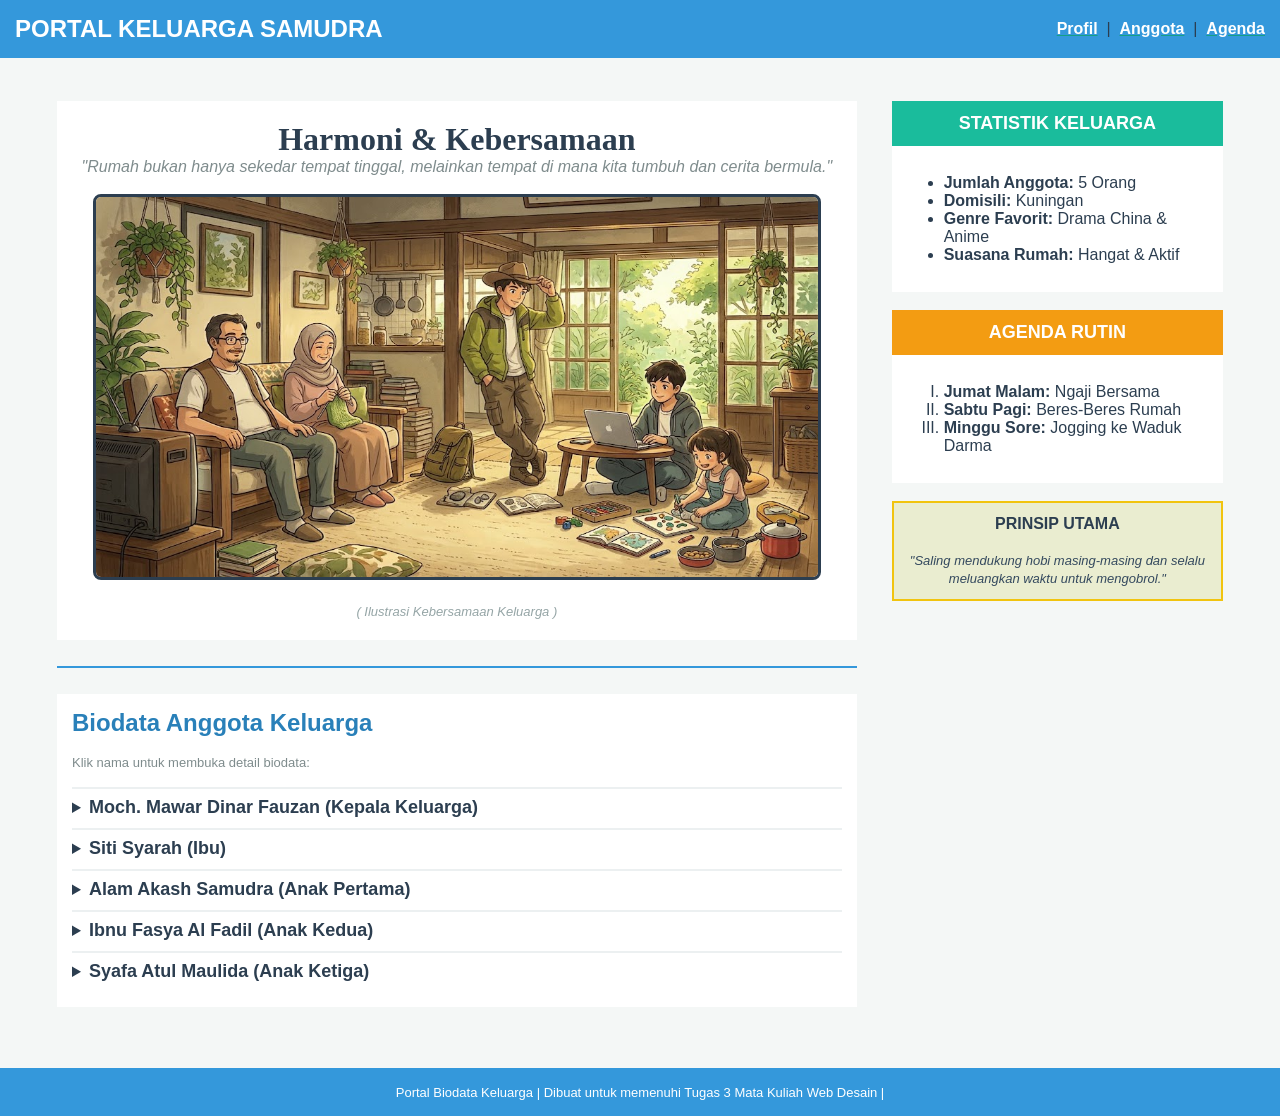
==== index.html @ 7411beaa "Ubah nama file biodata ke index.html dan hubungkan style.css" ====
<!DOCTYPE html>
<html lang="id">
<head>
    <meta charset="UTF-8">
    <meta name="viewport" content="width=device-width, initial-scale=1.0">
    <title>Portal Resmi Keluarga</title>
    <link rel="stylesheet" href="style.css">
</head>
<body bgcolor="#f4f7f6" text="#2c3e50" link="#16a085" vlink="#2980b9" alink="#e74c3c">

    <!-- HEADER SEMANTIK HTML5 -->
    <header>
        <table border="0" cellpadding="15" cellspacing="0" width="100%" bgcolor="#3498db">
            <tr>
                <td align="left">
                    <font size="5" face="Arial" color="#ffffff"><b>PORTAL KELUARGA SAMUDRA</b></font>
                </td>
                <td align="right">
                    <!-- NAVIGASI UTAMA -->
                    <nav>
                        <font size="3" face="Arial">
                            <a href="#profil"><font color="#ffffff"><b>Profil</b></font></a> &nbsp;|&nbsp; 
                            <a href="#anggota"><font color="#ffffff"><b>Anggota</b></font></a> &nbsp;|&nbsp; 
                            <a href="#kegiatan"><font color="#ffffff"><b>Agenda</b></font></a>
                        </font>
                    </nav>
                </td>
            </tr>
        </table>
    </header>

    <br>

    <!-- KONTEN UTAMA (MAIN) -->
    <main>
        <center>
            <table border="0" cellpadding="10" cellspacing="15" width="95%">
                <tr valign="top">
                    
                    <!-- KOLOM KIRI: AREA KONTEN UTAMA (70%) -->
                    <td width="70%">
                        
                        <!-- SECTION 1: HERO BANNER / PROFIL -->
                        <section id="profil">
                            <table border="0" cellpadding="20" cellspacing="0" width="100%" bgcolor="#ffffff">
                                <tr>
                                    <td align="center">
                                        <font size="6" face="Georgia" color="#2c3e50"><b>Harmoni & Kebersamaan</b></font><br>
                                        <font size="3" face="Arial" color="#7f8c8d"><i>"Rumah bukan hanya sekedar tempat tinggal, melainkan tempat di mana kita tumbuh dan cerita bermula."</i></font>
                                        <br><br>
                                        <img src="fotoghibli.jpg" alt="Foto Keluarga" width="95%" height="380" border="3" bordercolor="#bdc3c7">
                                        <br><br>
                                        <font size="2" color="#95a5a6"><i>( Ilustrasi Kebersamaan Keluarga )</i></font>
                                    </td>
                                </tr>
                            </table>
                        </section>

                        <br><hr color="#3498db" size="2"><br>

                        <!-- SECTION 2: BIODATA ANGGOTA KELUARGA -->
                        <section id="anggota">
                            <table border="0" cellpadding="15" cellspacing="0" width="100%" bgcolor="#ffffff">
                                <tr>
                                    <td>
                                        <font size="5" color="#2980b9" face="Arial"><b>Biodata Anggota Keluarga</b></font>
                                        <p><font size="2" color="#7f8c8d">Klik nama untuk membuka detail biodata:</font></p>
                                        
                                        <hr color="#ecf0f1">

                                        <!-- ARTIKEL 1: KEPALA KELUARGA -->
                                        <article>
                                            <details>
                                                <summary><font size="4" color="#2c3e50"><b>Moch. Mawar Dinar Fauzan (Kepala Keluarga)</b></font></summary>
                                                <br>
                                                <table border="1" cellpadding="8" cellspacing="0" width="100%" bgcolor="#e8f8f5" bordercolor="#1abc9c">
                                                    <tr><td width="30%"><b>Umur</b></td><td>48 Tahun</td></tr>
                                                    <tr><td><b>Peran</b></td><td>Kepala Keluarga / Ayah</td></tr>
                                                    <tr><td><b>Hobi Utama</b></td><td>Nonton Dracin (Drama China)</td></tr>
                                                    <tr><td><b>Karakter</b></td><td>Pengayom, bijaksana, dan humoris</td></tr>
                                                </table>
                                                <br>
                                            </details>
                                        </article>

                                        <hr color="#ecf0f1">

                                        <!-- ARTIKEL 2: IBU -->
                                        <article>
                                            <details>
                                                <summary><font size="4" color="#2c3e50"><b>Siti Syarah (Ibu)</b></font></summary>
                                                <br>
                                                <table border="1" cellpadding="8" cellspacing="0" width="100%" bgcolor="#fef9e7" bordercolor="#f1c40f">
                                                    <tr><td width="30%"><b>Umur</b></td><td>43 Tahun</td></tr>
                                                    <tr><td><b>Peran</b></td><td>Ibu Rumah Tangga</td></tr>
                                                    <tr><td><b>Hobi Utama</b></td><td>Memasak, beres-beres rumah, Nonton Dracin</td></tr>
                                                    <tr><td><b>Keahlian</b></td><td>Masakannya enak dan menjaga kehangatan rumah</td></tr>
                                                </table>
                                                <br>
                                            </details>
                                        </article>

                                        <hr color="#ecf0f1">

                                        <!-- ARTIKEL 3: ANAK PERTAMA -->
                                        <article>
                                            <details>
                                                <summary><font size="4" color="#2c3e50"><b>Alam Akash Samudra (Anak Pertama)</b></font></summary>
                                                <br>
                                                <table border="1" cellpadding="8" cellspacing="0" width="100%" bgcolor="#ebf5fb" bordercolor="#3498db">
                                                    <tr><td width="30%"><b>Umur</b></td><td>20 Tahun</td></tr>
                                                    <tr><td><b>Peran</b></td><td>Anak Sulung</td></tr>
                                                    <tr><td><b>Hobi Utama</b></td><td>Explore Alam, mengenal hal baru, exercise</td></tr>
                                                    <tr><td><b>Status</b></td><td>Mahasiswa Sistem Informasi</td></tr>
                                                </table>
                                                <br>
                                            </details>
                                        </article>

                                        <hr color="#ecf0f1">

                                        <!-- ARTIKEL 4: ANAK KEDUA -->
                                        <article>
                                            <details>
                                                <summary><font size="4" color="#2c3e50"><b>Ibnu Fasya Al Fadil (Anak Kedua)</b></font></summary>
                                                <br>
                                                <table border="1" cellpadding="8" cellspacing="0" width="100%" bgcolor="#eaf2f8" bordercolor="#5dade2">
                                                    <tr><td width="30%"><b>Umur</b></td><td>15 Tahun</td></tr>
                                                    <tr><td><b>Peran</b></td><td>Anak Kedua</td></tr>
                                                    <tr><td><b>Hobi Utama</b></td><td>Main Game, freelancing</td></tr>
                                                </table>
                                                <br>
                                            </details>
                                        </article>

                                        <hr color="#ecf0f1">

                                        <!-- ARTIKEL 5: ANAK KETIGA -->
                                        <article>
                                            <details>
                                                <summary><font size="4" color="#2c3e50"><b>Syafa Atul Maulida (Anak Ketiga)</b></font></summary>
                                                <br>
                                                <table border="1" cellpadding="8" cellspacing="0" width="100%" bgcolor="#fdf2e9" bordercolor="#e67e22">
                                                    <tr><td width="30%"><b>Umur</b></td><td>10 Tahun</td></tr>
                                                    <tr><td><b>Peran</b></td><td>Anak Bungsu</td></tr>
                                                    <tr><td><b>Hobi Utama</b></td><td>Main-mainan, masak-masakan, menggambar</td></tr>
                                                </table>
                                                <br>
                                            </details>
                                        </article>

                                    </td>
                                </tr>
                            </table>
                        </section>

                    </td>

                    <!-- KOLOM KANAN: SIDEBAR WIDGETS (30%) DENGAN TAG ASIDE -->
                    <td width="30%">
                        <aside>

                            <!-- WIDGET 1: STATISTIK -->
                            <section>
                                <table border="0" cellpadding="12" cellspacing="0" width="100%" bgcolor="#ffffff">
                                    <tr bgcolor="#1abc9c">
                                        <td align="center">
                                            <font size="4" face="Arial" color="#ffffff"><b>STATISTIK KELUARGA</b></font>
                                        </td>
                                    </tr>
                                    <tr>
                                        <td>
                                            <ul>
                                                <li><b>Jumlah Anggota:</b> 5 Orang</li>
                                                <li><b>Domisili:</b> Kuningan</li>
                                                <li><b>Genre Favorit:</b> Drama China & Anime</li>
                                                <li><b>Suasana Rumah:</b> Hangat & Aktif</li>
                                            </ul>
                                        </td>
                                    </tr>
                                </table>
                            </section>

                            <br>

                            <!-- WIDGET 2: AGENDA MINGGUAN -->
                            <section id="kegiatan">
                                <table border="0" cellpadding="12" cellspacing="0" width="100%" bgcolor="#ffffff">
                                    <tr bgcolor="#f39c12">
                                        <td align="center">
                                            <font size="4" face="Arial" color="#ffffff"><b>AGENDA RUTIN</b></font>
                                        </td>
                                    </tr>
                                    <tr>
                                        <td>
                                            <ol type="I">
                                                <li><b>Jumat Malam:</b> Ngaji Bersama</li>
                                                <li><b>Sabtu Pagi:</b> Beres-Beres Rumah</li>
                                                <li><b>Minggu Sore:</b> Jogging ke Waduk Darma</li>
                                            </ol>
                                        </td>
                                    </tr>
                                </table>
                            </section>

                            <br>

                            <!-- WIDGET 3: QUOTE / PRINSIP -->
                            <section>
                                <table border="1" cellpadding="12" cellspacing="0" width="100%" bgcolor="#eaedd0" bordercolor="#f1c40f">
                                    <tr>
                                        <td align="center">
                                            <font size="3" color="#2c3e50"><b>PRINSIP UTAMA</b></font><br><br>
                                            <font size="2" color="#34495e"><i>"Saling mendukung hobi masing-masing dan selalu meluangkan waktu untuk mengobrol."</i></font>
                                        </td>
                                    </tr>
                                </table>
                            </section>

                        </aside>
                    </td>
                </tr>
            </table>
        </center>
    </main>

    <br><br>

    <!-- FOOTER SEMANTIK HTML5 -->
    <footer>
        <table border="0" cellpadding="15" cellspacing="0" width="100%" bgcolor="#3498db">
            <tr>
                <td align="center">
                    <font size="2" face="Arial" color="#ffffff">
                        Portal Biodata Keluarga | Dibuat untuk memenuhi Tugas 3 Mata Kuliah Web Desain |
                    </font>
                </td>
            </tr>
        </table>
    </footer>

</body>
</html>
---- style.css ----
body {
    font-family: Arial, sans-serif;
    margin: 0;
}
img {
    border-radius: 8px;
}
details {
    margin-bottom: 10px;
    cursor: pointer;
}
summary:hover {
    color: #3498db;
}
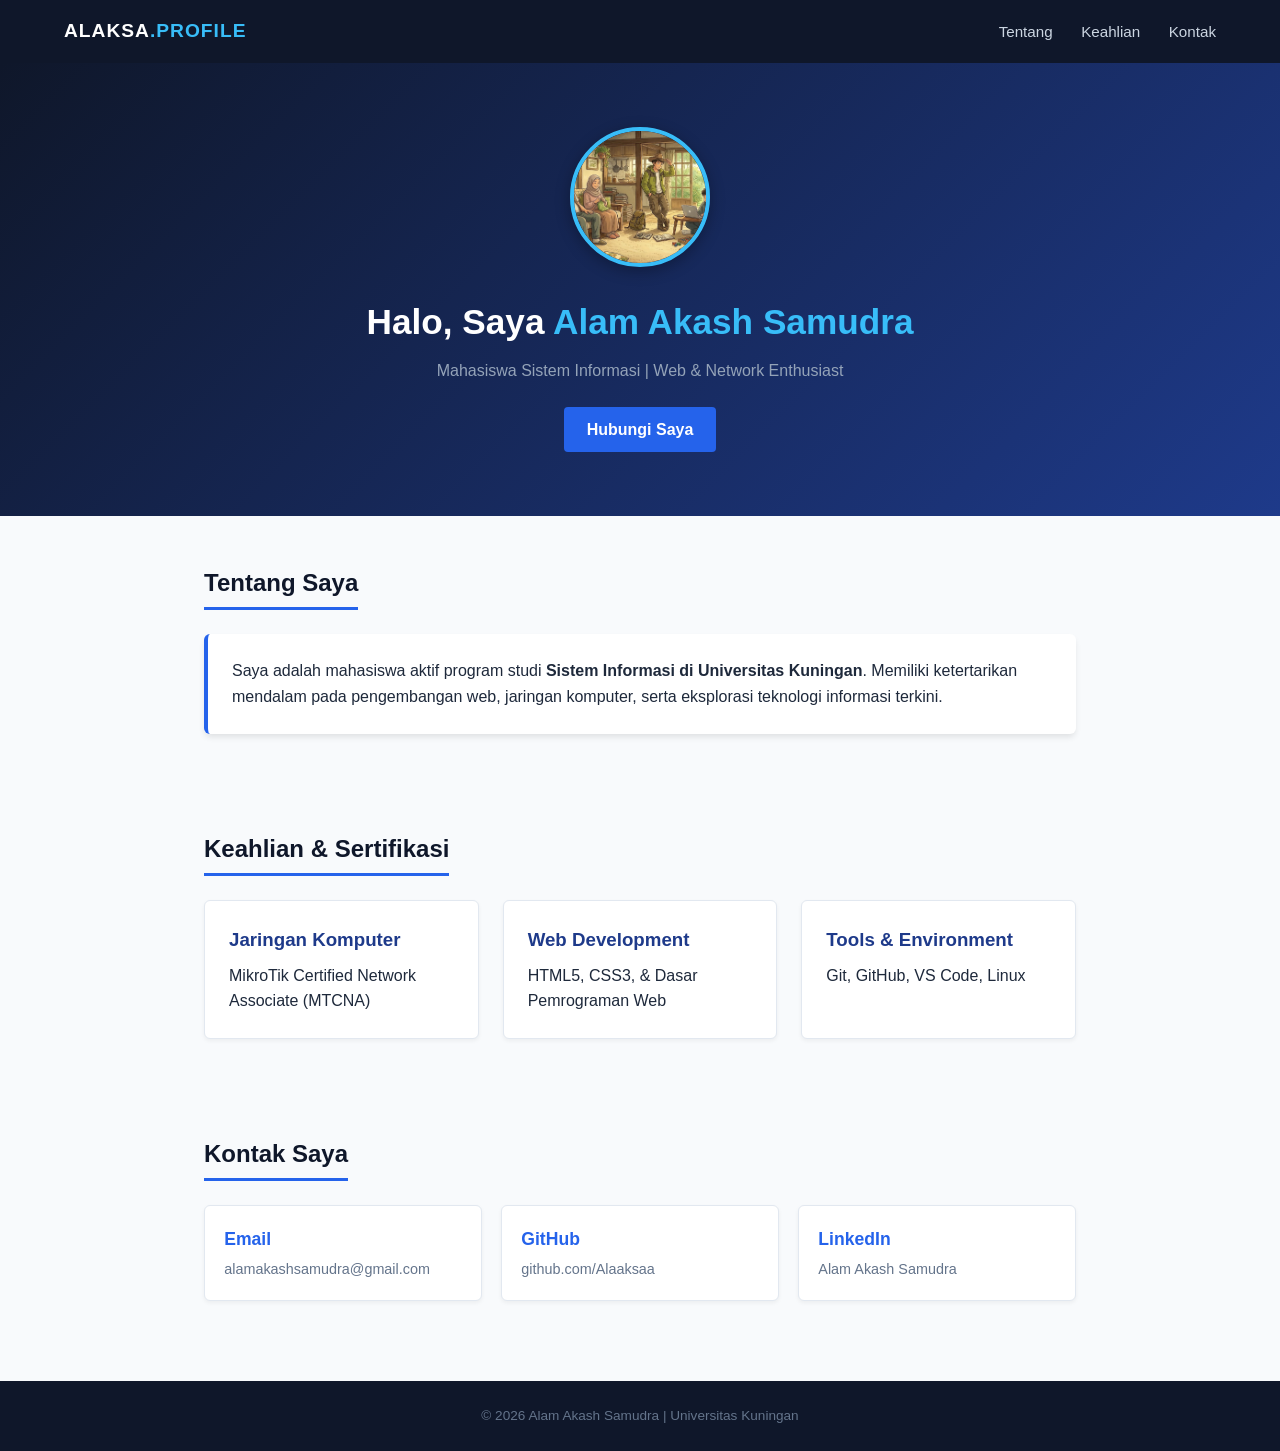
==== commit f51d9455: "Update web profile diri baru" ====
--- a/index.html
+++ b/index.html
@@ -3,240 +3,82 @@
 <head>
     <meta charset="UTF-8">
     <meta name="viewport" content="width=device-width, initial-scale=1.0">
-    <title>Portal Resmi Keluarga</title>
-    <link rel="stylesheet" href="style.css">
+    <title>Profile - Alam Akash Samudra</title>
+    <link rel="stylesheet" href="style_profile.css">
 </head>
-<body bgcolor="#f4f7f6" text="#2c3e50" link="#16a085" vlink="#2980b9" alink="#e74c3c">
+<body>
 
-    <!-- HEADER SEMANTIK HTML5 -->
+    <!-- NAVBAR -->
     <header>
-        <table border="0" cellpadding="15" cellspacing="0" width="100%" bgcolor="#3498db">
-            <tr>
-                <td align="left">
-                    <font size="5" face="Arial" color="#ffffff"><b>PORTAL KELUARGA SAMUDRA</b></font>
-                </td>
-                <td align="right">
-                    <!-- NAVIGASI UTAMA -->
-                    <nav>
-                        <font size="3" face="Arial">
-                            <a href="#profil"><font color="#ffffff"><b>Profil</b></font></a> &nbsp;|&nbsp; 
-                            <a href="#anggota"><font color="#ffffff"><b>Anggota</b></font></a> &nbsp;|&nbsp; 
-                            <a href="#kegiatan"><font color="#ffffff"><b>Agenda</b></font></a>
-                        </font>
-                    </nav>
-                </td>
-            </tr>
-        </table>
+        <div class="logo">ALAKSA<span>.PROFILE</span></div>
+        <nav>
+            <a href="#tentang">Tentang</a>
+            <a href="#keahlian">Keahlian</a>
+            <a href="#kontak">Kontak</a>
+        </nav>
     </header>
 
-    <br>
+    <!-- HERO / BANNER -->
+    <section class="hero">
+        <div class="hero-content">
+            <!-- FOTO PROFIL DI TENGAH -->
+            <img src="fotoghibli.jpg" alt="Foto Alam Akash Samudra" class="profile-img">
+            
+            <h1>Halo, Saya <span>Alam Akash Samudra</span></h1>
+            <p>Mahasiswa Sistem Informasi | Web & Network Enthusiast</p>
+            <a href="#kontak" class="btn">Hubungi Saya</a>
+        </div>
+    </section>
 
-    <!-- KONTEN UTAMA (MAIN) -->
-    <main>
-        <center>
-            <table border="0" cellpadding="10" cellspacing="15" width="95%">
-                <tr valign="top">
-                    
-                    <!-- KOLOM KIRI: AREA KONTEN UTAMA (70%) -->
-                    <td width="70%">
-                        
-                        <!-- SECTION 1: HERO BANNER / PROFIL -->
-                        <section id="profil">
-                            <table border="0" cellpadding="20" cellspacing="0" width="100%" bgcolor="#ffffff">
-                                <tr>
-                                    <td align="center">
-                                        <font size="6" face="Georgia" color="#2c3e50"><b>Harmoni & Kebersamaan</b></font><br>
-                                        <font size="3" face="Arial" color="#7f8c8d"><i>"Rumah bukan hanya sekedar tempat tinggal, melainkan tempat di mana kita tumbuh dan cerita bermula."</i></font>
-                                        <br><br>
-                                        <img src="fotoghibli.jpg" alt="Foto Keluarga" width="95%" height="380" border="3" bordercolor="#bdc3c7">
-                                        <br><br>
-                                        <font size="2" color="#95a5a6"><i>( Ilustrasi Kebersamaan Keluarga )</i></font>
-                                    </td>
-                                </tr>
-                            </table>
-                        </section>
+    <!-- TENTANG SAYA -->
+    <section id="tentang" class="section">
+        <h2>Tentang Saya</h2>
+        <div class="card">
+            <p>Saya adalah mahasiswa aktif program studi <b>Sistem Informasi di Universitas Kuningan</b>. Memiliki ketertarikan mendalam pada pengembangan web, jaringan komputer, serta eksplorasi teknologi informasi terkini.</p>
+        </div>
+    </section>
 
-                        <br><hr color="#3498db" size="2"><br>
+    <!-- KEAHLIAN / SKILLS -->
+    <section id="keahlian" class="section">
+        <h2>Keahlian & Sertifikasi</h2>
+        <div class="grid">
+            <div class="card-item">
+                <h3>Jaringan Komputer</h3>
+                <p>MikroTik Certified Network Associate (MTCNA)</p>
+            </div>
+            <div class="card-item">
+                <h3>Web Development</h3>
+                <p>HTML5, CSS3, & Dasar Pemrograman Web</p>
+            </div>
+            <div class="card-item">
+                <h3>Tools & Environment</h3>
+                <p>Git, GitHub, VS Code, Linux</p>
+            </div>
+        </div>
+    </section>
 
-                        <!-- SECTION 2: BIODATA ANGGOTA KELUARGA -->
-                        <section id="anggota">
-                            <table border="0" cellpadding="15" cellspacing="0" width="100%" bgcolor="#ffffff">
-                                <tr>
-                                    <td>
-                                        <font size="5" color="#2980b9" face="Arial"><b>Biodata Anggota Keluarga</b></font>
-                                        <p><font size="2" color="#7f8c8d">Klik nama untuk membuka detail biodata:</font></p>
-                                        
-                                        <hr color="#ecf0f1">
+    <!-- SECTION KONTAKS -->
+    <section id="kontak" class="section">
+        <h2>Kontak Saya</h2>
+        <div class="contact-grid">
+            <a href="mailto:alamakashsamudra@gmail.com" class="contact-card">
+                <h3>Email</h3>
+                <p>alamakashsamudra@gmail.com</p>
+            </a>
+            <a href="https://github.com/Alaaksaa" target="_blank" class="contact-card">
+                <h3>GitHub</h3>
+                <p>github.com/Alaaksaa</p>
+            </a>
+            <a href="https://linkedin.com" target="_blank" class="contact-card">
+                <h3>LinkedIn</h3>
+                <p>Alam Akash Samudra</p>
+            </a>
+        </div>
+    </section>
 
-                                        <!-- ARTIKEL 1: KEPALA KELUARGA -->
-                                        <article>
-                                            <details>
-                                                <summary><font size="4" color="#2c3e50"><b>Moch. Mawar Dinar Fauzan (Kepala Keluarga)</b></font></summary>
-                                                <br>
-                                                <table border="1" cellpadding="8" cellspacing="0" width="100%" bgcolor="#e8f8f5" bordercolor="#1abc9c">
-                                                    <tr><td width="30%"><b>Umur</b></td><td>48 Tahun</td></tr>
-                                                    <tr><td><b>Peran</b></td><td>Kepala Keluarga / Ayah</td></tr>
-                                                    <tr><td><b>Hobi Utama</b></td><td>Nonton Dracin (Drama China)</td></tr>
-                                                    <tr><td><b>Karakter</b></td><td>Pengayom, bijaksana, dan humoris</td></tr>
-                                                </table>
-                                                <br>
-                                            </details>
-                                        </article>
-
-                                        <hr color="#ecf0f1">
-
-                                        <!-- ARTIKEL 2: IBU -->
-                                        <article>
-                                            <details>
-                                                <summary><font size="4" color="#2c3e50"><b>Siti Syarah (Ibu)</b></font></summary>
-                                                <br>
-                                                <table border="1" cellpadding="8" cellspacing="0" width="100%" bgcolor="#fef9e7" bordercolor="#f1c40f">
-                                                    <tr><td width="30%"><b>Umur</b></td><td>43 Tahun</td></tr>
-                                                    <tr><td><b>Peran</b></td><td>Ibu Rumah Tangga</td></tr>
-                                                    <tr><td><b>Hobi Utama</b></td><td>Memasak, beres-beres rumah, Nonton Dracin</td></tr>
-                                                    <tr><td><b>Keahlian</b></td><td>Masakannya enak dan menjaga kehangatan rumah</td></tr>
-                                                </table>
-                                                <br>
-                                            </details>
-                                        </article>
-
-                                        <hr color="#ecf0f1">
-
-                                        <!-- ARTIKEL 3: ANAK PERTAMA -->
-                                        <article>
-                                            <details>
-                                                <summary><font size="4" color="#2c3e50"><b>Alam Akash Samudra (Anak Pertama)</b></font></summary>
-                                                <br>
-                                                <table border="1" cellpadding="8" cellspacing="0" width="100%" bgcolor="#ebf5fb" bordercolor="#3498db">
-                                                    <tr><td width="30%"><b>Umur</b></td><td>20 Tahun</td></tr>
-                                                    <tr><td><b>Peran</b></td><td>Anak Sulung</td></tr>
-                                                    <tr><td><b>Hobi Utama</b></td><td>Explore Alam, mengenal hal baru, exercise</td></tr>
-                                                    <tr><td><b>Status</b></td><td>Mahasiswa Sistem Informasi</td></tr>
-                                                </table>
-                                                <br>
-                                            </details>
-                                        </article>
-
-                                        <hr color="#ecf0f1">
-
-                                        <!-- ARTIKEL 4: ANAK KEDUA -->
-                                        <article>
-                                            <details>
-                                                <summary><font size="4" color="#2c3e50"><b>Ibnu Fasya Al Fadil (Anak Kedua)</b></font></summary>
-                                                <br>
-                                                <table border="1" cellpadding="8" cellspacing="0" width="100%" bgcolor="#eaf2f8" bordercolor="#5dade2">
-                                                    <tr><td width="30%"><b>Umur</b></td><td>15 Tahun</td></tr>
-                                                    <tr><td><b>Peran</b></td><td>Anak Kedua</td></tr>
-                                                    <tr><td><b>Hobi Utama</b></td><td>Main Game, freelancing</td></tr>
-                                                </table>
-                                                <br>
-                                            </details>
-                                        </article>
-
-                                        <hr color="#ecf0f1">
-
-                                        <!-- ARTIKEL 5: ANAK KETIGA -->
-                                        <article>
-                                            <details>
-                                                <summary><font size="4" color="#2c3e50"><b>Syafa Atul Maulida (Anak Ketiga)</b></font></summary>
-                                                <br>
-                                                <table border="1" cellpadding="8" cellspacing="0" width="100%" bgcolor="#fdf2e9" bordercolor="#e67e22">
-                                                    <tr><td width="30%"><b>Umur</b></td><td>10 Tahun</td></tr>
-                                                    <tr><td><b>Peran</b></td><td>Anak Bungsu</td></tr>
-                                                    <tr><td><b>Hobi Utama</b></td><td>Main-mainan, masak-masakan, menggambar</td></tr>
-                                                </table>
-                                                <br>
-                                            </details>
-                                        </article>
-
-                                    </td>
-                                </tr>
-                            </table>
-                        </section>
-
-                    </td>
-
-                    <!-- KOLOM KANAN: SIDEBAR WIDGETS (30%) DENGAN TAG ASIDE -->
-                    <td width="30%">
-                        <aside>
-
-                            <!-- WIDGET 1: STATISTIK -->
-                            <section>
-                                <table border="0" cellpadding="12" cellspacing="0" width="100%" bgcolor="#ffffff">
-                                    <tr bgcolor="#1abc9c">
-                                        <td align="center">
-                                            <font size="4" face="Arial" color="#ffffff"><b>STATISTIK KELUARGA</b></font>
-                                        </td>
-                                    </tr>
-                                    <tr>
-                                        <td>
-                                            <ul>
-                                                <li><b>Jumlah Anggota:</b> 5 Orang</li>
-                                                <li><b>Domisili:</b> Kuningan</li>
-                                                <li><b>Genre Favorit:</b> Drama China & Anime</li>
-                                                <li><b>Suasana Rumah:</b> Hangat & Aktif</li>
-                                            </ul>
-                                        </td>
-                                    </tr>
-                                </table>
-                            </section>
-
-                            <br>
-
-                            <!-- WIDGET 2: AGENDA MINGGUAN -->
-                            <section id="kegiatan">
-                                <table border="0" cellpadding="12" cellspacing="0" width="100%" bgcolor="#ffffff">
-                                    <tr bgcolor="#f39c12">
-                                        <td align="center">
-                                            <font size="4" face="Arial" color="#ffffff"><b>AGENDA RUTIN</b></font>
-                                        </td>
-                                    </tr>
-                                    <tr>
-                                        <td>
-                                            <ol type="I">
-                                                <li><b>Jumat Malam:</b> Ngaji Bersama</li>
-                                                <li><b>Sabtu Pagi:</b> Beres-Beres Rumah</li>
-                                                <li><b>Minggu Sore:</b> Jogging ke Waduk Darma</li>
-                                            </ol>
-                                        </td>
-                                    </tr>
-                                </table>
-                            </section>
-
-                            <br>
-
-                            <!-- WIDGET 3: QUOTE / PRINSIP -->
-                            <section>
-                                <table border="1" cellpadding="12" cellspacing="0" width="100%" bgcolor="#eaedd0" bordercolor="#f1c40f">
-                                    <tr>
-                                        <td align="center">
-                                            <font size="3" color="#2c3e50"><b>PRINSIP UTAMA</b></font><br><br>
-                                            <font size="2" color="#34495e"><i>"Saling mendukung hobi masing-masing dan selalu meluangkan waktu untuk mengobrol."</i></font>
-                                        </td>
-                                    </tr>
-                                </table>
-                            </section>
-
-                        </aside>
-                    </td>
-                </tr>
-            </table>
-        </center>
-    </main>
-
-    <br><br>
-
-    <!-- FOOTER SEMANTIK HTML5 -->
+    <!-- FOOTER -->
     <footer>
-        <table border="0" cellpadding="15" cellspacing="0" width="100%" bgcolor="#3498db">
-            <tr>
-                <td align="center">
-                    <font size="2" face="Arial" color="#ffffff">
-                        Portal Biodata Keluarga | Dibuat untuk memenuhi Tugas 3 Mata Kuliah Web Desain |
-                    </font>
-                </td>
-            </tr>
-        </table>
+        <p>&copy; 2026 Alam Akash Samudra | Universitas Kuningan</p>
     </footer>
 
 </body>
--- a/style_profile.css
+++ b/style_profile.css
@@ -0,0 +1,193 @@
+* {
+    margin: 0;
+    padding: 0;
+    box-sizing: border-box;
+    font-family: 'Segoe UI', Tahoma, Geneva, Verdana, sans-serif;
+}
+
+html {
+    scroll-behavior: smooth; /* Efek scroll halus saat klik menu navigasi */
+}
+
+body {
+    background-color: #f8fafc;
+    color: #1e293b;
+    line-height: 1.6;
+}
+
+/* NAVBAR */
+header {
+    background-color: #0f172a;
+    color: #ffffff;
+    display: flex;
+    justify-content: space-between;
+    align-items: center;
+    padding: 1rem 5%;
+    position: sticky;
+    top: 0;
+    z-index: 100;
+}
+
+.logo {
+    font-size: 1.2rem;
+    font-weight: bold;
+    letter-spacing: 1px;
+}
+
+.logo span {
+    color: #38bdf8;
+}
+
+nav a {
+    color: #cbd5e1;
+    text-decoration: none;
+    margin-left: 1.5rem;
+    font-size: 0.95rem;
+    transition: 0.3s;
+}
+
+nav a:hover {
+    color: #38bdf8;
+}
+
+/* HERO */
+.hero {
+    background: linear-gradient(135deg, #0f172a 0%, #1e3a8a 100%);
+    color: #ffffff;
+    padding: 4rem 5%;
+    display: flex;
+    justify-content: center;
+    align-items: center;
+    text-align: center;
+}
+
+.hero-content {
+    max-width: 600px;
+}
+
+/* FOTO PROFIL LINGKARAN DI TENGAH */
+.profile-img {
+    width: 140px;
+    height: 140px;
+    border-radius: 50%;
+    object-fit: cover;
+    border: 4px solid #38bdf8;
+    box-shadow: 0 4px 15px rgba(0, 0, 0, 0.3);
+    margin-bottom: 1.2rem;
+}
+
+.hero h1 {
+    font-size: 2.2rem;
+    margin-bottom: 0.5rem;
+}
+
+.hero h1 span {
+    color: #38bdf8;
+}
+
+.hero p {
+    color: #94a3b8;
+    margin-bottom: 1.5rem;
+}
+
+.btn {
+    display: inline-block;
+    background-color: #2563eb;
+    color: #ffffff;
+    padding: 0.6rem 1.4rem;
+    text-decoration: none;
+    border-radius: 4px;
+    font-weight: bold;
+    transition: 0.3s;
+}
+
+.btn:hover {
+    background-color: #1d4ed8;
+}
+
+/* SECTION COMMON */
+.section {
+    padding: 3rem 5%;
+    max-width: 1000px;
+    margin: 0 auto;
+}
+
+.section h2 {
+    color: #0f172a;
+    border-bottom: 3px solid #2563eb;
+    display: inline-block;
+    margin-bottom: 1.5rem;
+    padding-bottom: 0.3rem;
+}
+
+.card {
+    background: #ffffff;
+    padding: 1.5rem;
+    border-radius: 6px;
+    box-shadow: 0 4px 6px -1px rgba(0, 0, 0, 0.1);
+    border-left: 4px solid #2563eb;
+}
+
+/* GRID KEAHLIAN */
+.grid {
+    display: grid;
+    grid-template-columns: repeat(auto-fit, minmax(250px, 1fr));
+    gap: 1.5rem;
+}
+
+.card-item {
+    background: #ffffff;
+    padding: 1.5rem;
+    border-radius: 6px;
+    box-shadow: 0 2px 4px rgba(0,0,0,0.05);
+    border: 1px solid #e2e8f0;
+}
+
+.card-item h3 {
+    color: #1e3a8a;
+    margin-bottom: 0.5rem;
+}
+
+/* GRID KONTAK */
+.contact-grid {
+    display: grid;
+    grid-template-columns: repeat(auto-fit, minmax(220px, 1fr));
+    gap: 1.2rem;
+}
+
+.contact-card {
+    background: #ffffff;
+    padding: 1.2rem;
+    border-radius: 6px;
+    text-decoration: none;
+    color: inherit;
+    border: 1px solid #e2e8f0;
+    box-shadow: 0 2px 4px rgba(0,0,0,0.05);
+    transition: 0.3s;
+}
+
+.contact-card:hover {
+    border-color: #2563eb;
+    transform: translateY(-3px);
+}
+
+.contact-card h3 {
+    color: #2563eb;
+    font-size: 1.1rem;
+    margin-bottom: 0.3rem;
+}
+
+.contact-card p {
+    font-size: 0.9rem;
+    color: #64748b;
+}
+
+/* FOOTER */
+footer {
+    background-color: #0f172a;
+    color: #64748b;
+    text-align: center;
+    padding: 1.5rem;
+    font-size: 0.85rem;
+    margin-top: 2rem;
+}
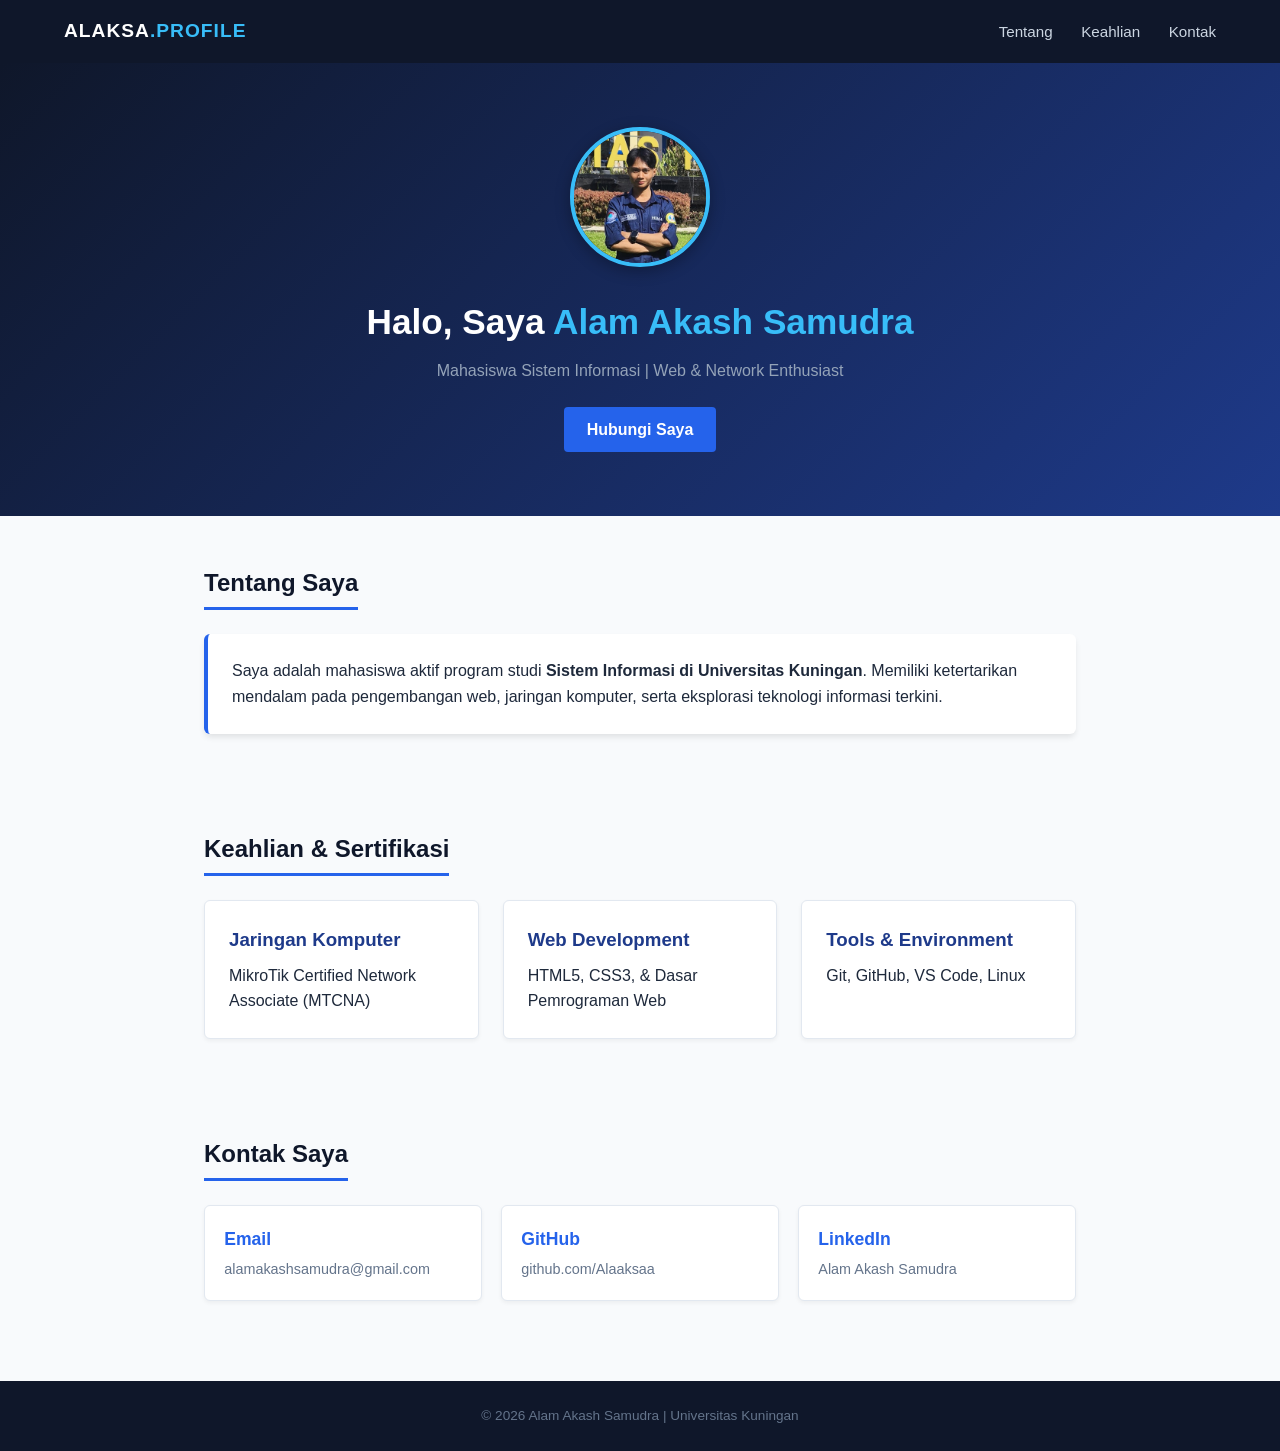
==== commit 42fad49c: "Update web profile diri baru" ====
--- a/index.html
+++ b/index.html
@@ -22,7 +22,7 @@
     <section class="hero">
         <div class="hero-content">
             <!-- FOTO PROFIL DI TENGAH -->
-            <img src="fotoghibli.jpg" alt="Foto Alam Akash Samudra" class="profile-img">
+            <img src="profile.jpg" alt="Foto Alam Akash Samudra" class="profile-img">
             
             <h1>Halo, Saya <span>Alam Akash Samudra</span></h1>
             <p>Mahasiswa Sistem Informasi | Web & Network Enthusiast</p>
